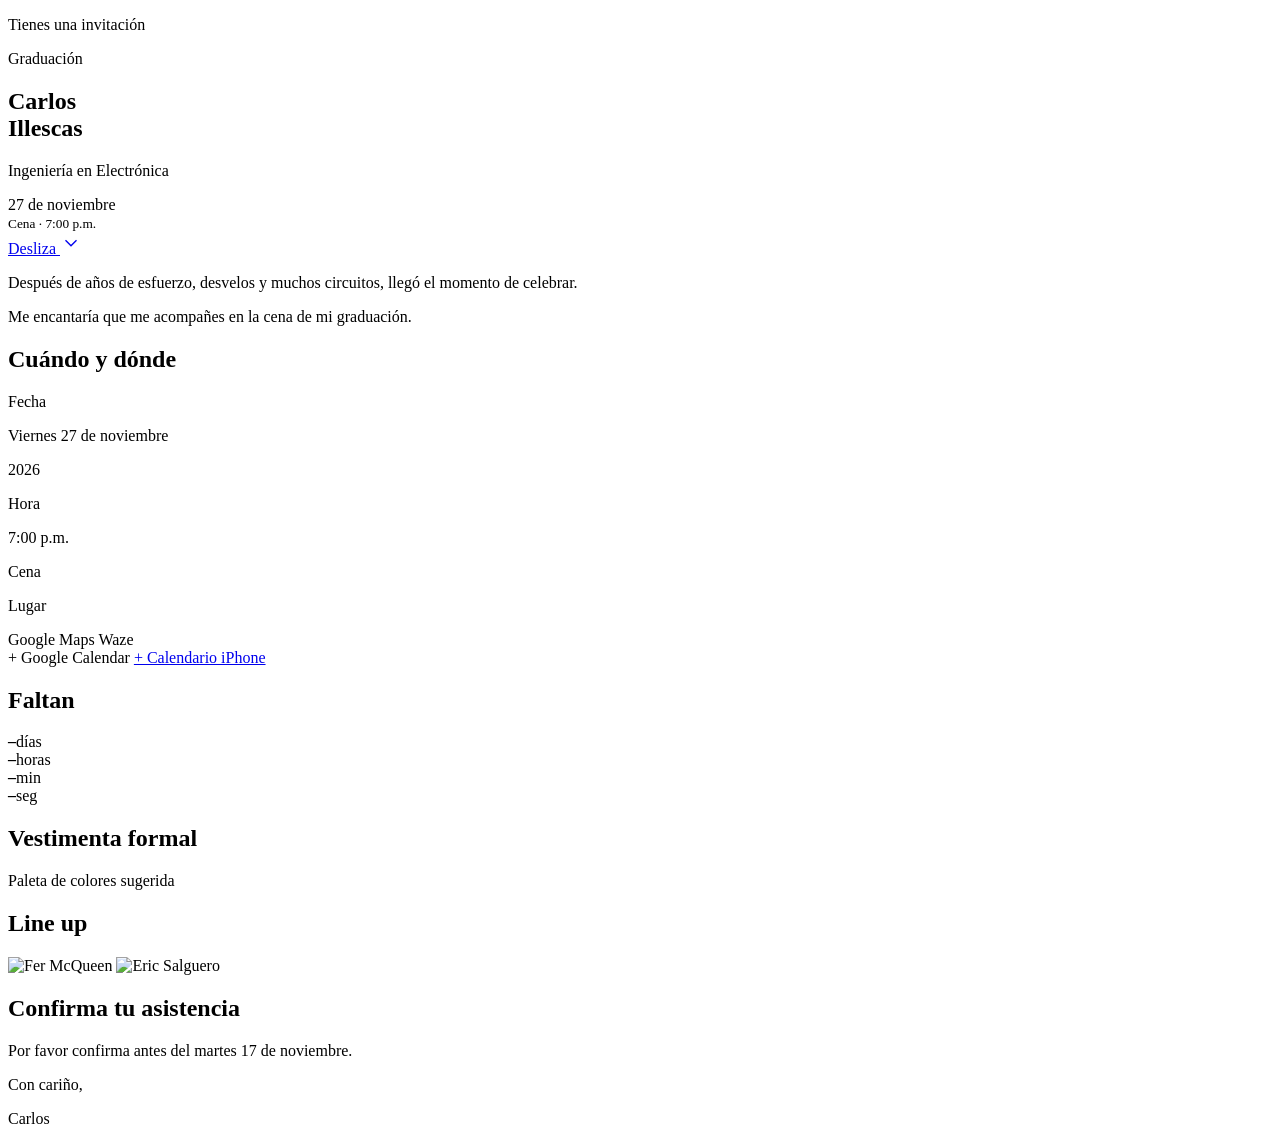
==== index.html @ b8471bd4 "Add files via upload" ====
<!doctype html>
<html lang="es">
<head>
<meta charset="utf-8">
<meta name="viewport" content="width=device-width, initial-scale=1, viewport-fit=cover">
<title>Graduación · Carlos Illescas</title>
<meta name="description" content="Cena de graduación · Viernes 27 de noviembre · 7:00 p.m. · Tertulianos, Quetzaltenango">
<meta name="theme-color" content="#0b0b0c">
<meta property="og:type" content="website">
<meta property="og:title" content="Graduación · Carlos Illescas">
<meta property="og:description" content="Cena de graduación · Viernes 27 de noviembre · 7:00 p.m. — Confirma tu asistencia aquí.">
<meta property="og:image" content="https://graduacion-carlos.vercel.app/og.jpg">
<meta property="og:image:width" content="1200">
<meta property="og:image:height" content="630">
<meta name="twitter:card" content="summary_large_image">
<link rel="icon" href="/favicon.png">
<link rel="stylesheet" href="/styles.css">
<script src="/config.js"></script>
</head>
<body class="cargando">

<div class="fondo" aria-hidden="true"></div>

<main>
  <!-- PORTADA -->
  <section class="portada">
    <div class="marco" aria-hidden="true"></div>
    <div class="portada-txt">
      <p class="saludo" id="saludo">Tienes una invitación</p>
      <p class="etiqueta">Graduación</p>
      <h1 class="nombre">Carlos<br>Illescas</h1>
      <p class="carrera">Ingeniería en Electrónica</p>
      <div class="fecha-linea">
        <span class="dia">27</span><span class="barra"></span>
        <span class="mes">de noviembre<br><small>Cena · 7:00 p.m.</small></span>
      </div>
    </div>
    <a class="bajar" href="#mensaje" aria-label="Ver más">
      <span>Desliza</span>
      <svg viewBox="0 0 24 24" width="22" height="22"><path d="M6 9l6 6 6-6" fill="none" stroke="currentColor" stroke-width="1.5"/></svg>
    </a>
  </section>

  <!-- MENSAJE -->
  <section class="bloque" id="mensaje">
    <p class="texto-grande">Después de años de esfuerzo, desvelos y muchos circuitos, llegó el momento de celebrar.</p>
    <p class="texto" id="msgTexto">Me encantaría que me acompañes en la cena de mi graduación.</p>
    <div class="regla"></div>
  </section>

  <!-- DETALLES -->
  <section class="bloque">
    <h2 class="titulo">Cuándo y dónde</h2>
    <div class="tarjetas">
      <div class="dato">
        <p class="dato-k">Fecha</p>
        <p class="dato-v">Viernes 27 de noviembre</p>
        <p class="dato-s">2026</p>
      </div>
      <div class="dato">
        <p class="dato-k">Hora</p>
        <p class="dato-v">7:00 p.m.</p>
        <p class="dato-s">Cena</p>
      </div>
      <div class="dato ancho">
        <p class="dato-k">Lugar</p>
        <p class="dato-v" id="lugarNombre"></p>
        <p class="dato-s" id="lugarDir"></p>
      </div>
    </div>
    <div class="botones">
      <a class="btn" id="btnMaps" target="_blank" rel="noopener">Google Maps</a>
      <a class="btn" id="btnWaze" target="_blank" rel="noopener">Waze</a>
    </div>
    <div class="botones">
      <a class="btn sutil" id="btnGcal" target="_blank" rel="noopener">+ Google Calendar</a>
      <a class="btn sutil" id="btnIcs" href="#">+ Calendario iPhone</a>
    </div>
  </section>

  <!-- CUENTA REGRESIVA -->
  <section class="bloque">
    <h2 class="titulo">Faltan</h2>
    <div class="cuenta" id="cuenta">
      <div><b id="cDias">–</b><span>días</span></div>
      <div><b id="cHoras">–</b><span>horas</span></div>
      <div><b id="cMin">–</b><span>min</span></div>
      <div><b id="cSeg">–</b><span>seg</span></div>
    </div>
  </section>

  <!-- VESTIMENTA -->
  <section class="bloque">
    <h2 class="titulo">Vestimenta formal</h2>
    <p class="texto cursiva">Paleta de colores sugerida</p>
    <div class="paleta" aria-label="Negro, carbón, gris, plata y dorado">
      <span style="background:#0a0a0c"></span>
      <span style="background:#2b2c30"></span>
      <span style="background:#6d6f75"></span>
      <span style="background:linear-gradient(135deg,#f2f3f5,#a9adb3 50%,#e3e5e8)"></span>
      <span style="background:linear-gradient(135deg,#f3e3a8,#b8913f 50%,#e9cf7c)"></span>
    </div>
  </section>

  <!-- LINE UP (solo versión amigos) -->
  <section class="bloque solo-amigos">
    <h2 class="titulo">Line up</h2>
    <div class="djs">
      <img src="/assets/logo_fer.png" alt="Fer McQueen">
      <span class="sep"></span>
      <img src="/assets/logo_eric.png" alt="Eric Salguero">
    </div>
  </section>

  <!-- CONFIRMACIÓN -->
  <section class="bloque rsvp" id="confirmar">
    <h2 class="titulo">Confirma tu asistencia</h2>
    <p class="texto" id="limiteTxt">Por favor confirma antes del martes 17 de noviembre.</p>

    <!-- Sin código válido -->
    <div class="panel" id="pSinCodigo" hidden>
      <p class="texto">Para confirmar, abre el link personal que te enviamos por WhatsApp.</p>
    </div>

    <!-- Cerrado -->
    <div class="panel" id="pCerrado" hidden>
      <p class="texto">La fecha para confirmar ya pasó. Si necesitas cambiar algo, escríbele a Carlos directamente.</p>
    </div>

    <!-- Error de conexión -->
    <div class="panel" id="pError" hidden>
      <p class="texto">No pudimos cargar tu invitación. Revisa tu conexión e intenta de nuevo.</p>
      <button class="btn" type="button" id="btnReintentar">Reintentar</button>
    </div>

    <!-- Formulario -->
    <form class="panel" id="form" hidden novalidate>
      <p class="lugares" id="lugaresTxt"></p>

      <div class="opciones" role="radiogroup" aria-label="¿Asistirás?">
        <label class="opcion"><input type="radio" name="asiste" value="si"><span>Sí, ahí estaré</span></label>
        <label class="opcion"><input type="radio" name="asiste" value="no"><span>No podré asistir</span></label>
      </div>

      <div id="bloqueSi" hidden>
        <div class="campo" id="campoPersonas">
          <label class="campo-k">¿Cuántas personas asistirán? <small>(contándote)</small></label>
          <div class="contador">
            <button type="button" id="menos" aria-label="Menos">−</button>
            <output id="personas">1</output>
            <button type="button" id="mas" aria-label="Más">+</button>
          </div>
        </div>
        <div class="campo" id="campoAcomp" hidden>
          <label class="campo-k" for="acompanantes">Nombre de tus acompañantes</label>
          <input type="text" id="acompanantes" maxlength="200" placeholder="Ej. Ana López">
        </div>
      </div>

      <div class="campo">
        <label class="campo-k" for="comentario">Mensaje o alergias <small>(opcional)</small></label>
        <textarea id="comentario" rows="3" maxlength="500" placeholder="Escribe aquí…"></textarea>
      </div>

      <p class="aviso" id="aviso" role="alert"></p>
      <button class="btn principal" type="submit" id="btnEnviar">Enviar confirmación</button>
    </form>

    <!-- Gracias -->
    <div class="panel" id="pGracias" hidden>
      <p class="gracias-t" id="graciasT"></p>
      <p class="texto" id="graciasS"></p>
      <button class="btn sutil" type="button" id="btnCambiar">Cambiar mi respuesta</button>
    </div>
  </section>

  <footer class="pie">
    <p class="cursiva">Con cariño,</p>
    <p class="firma">Carlos</p>
    <p class="demo" id="demoTag" hidden>Modo demo · las respuestas no se guardan</p>
  </footer>
</main>

<script src="/app.js"></script>
</body>
</html>
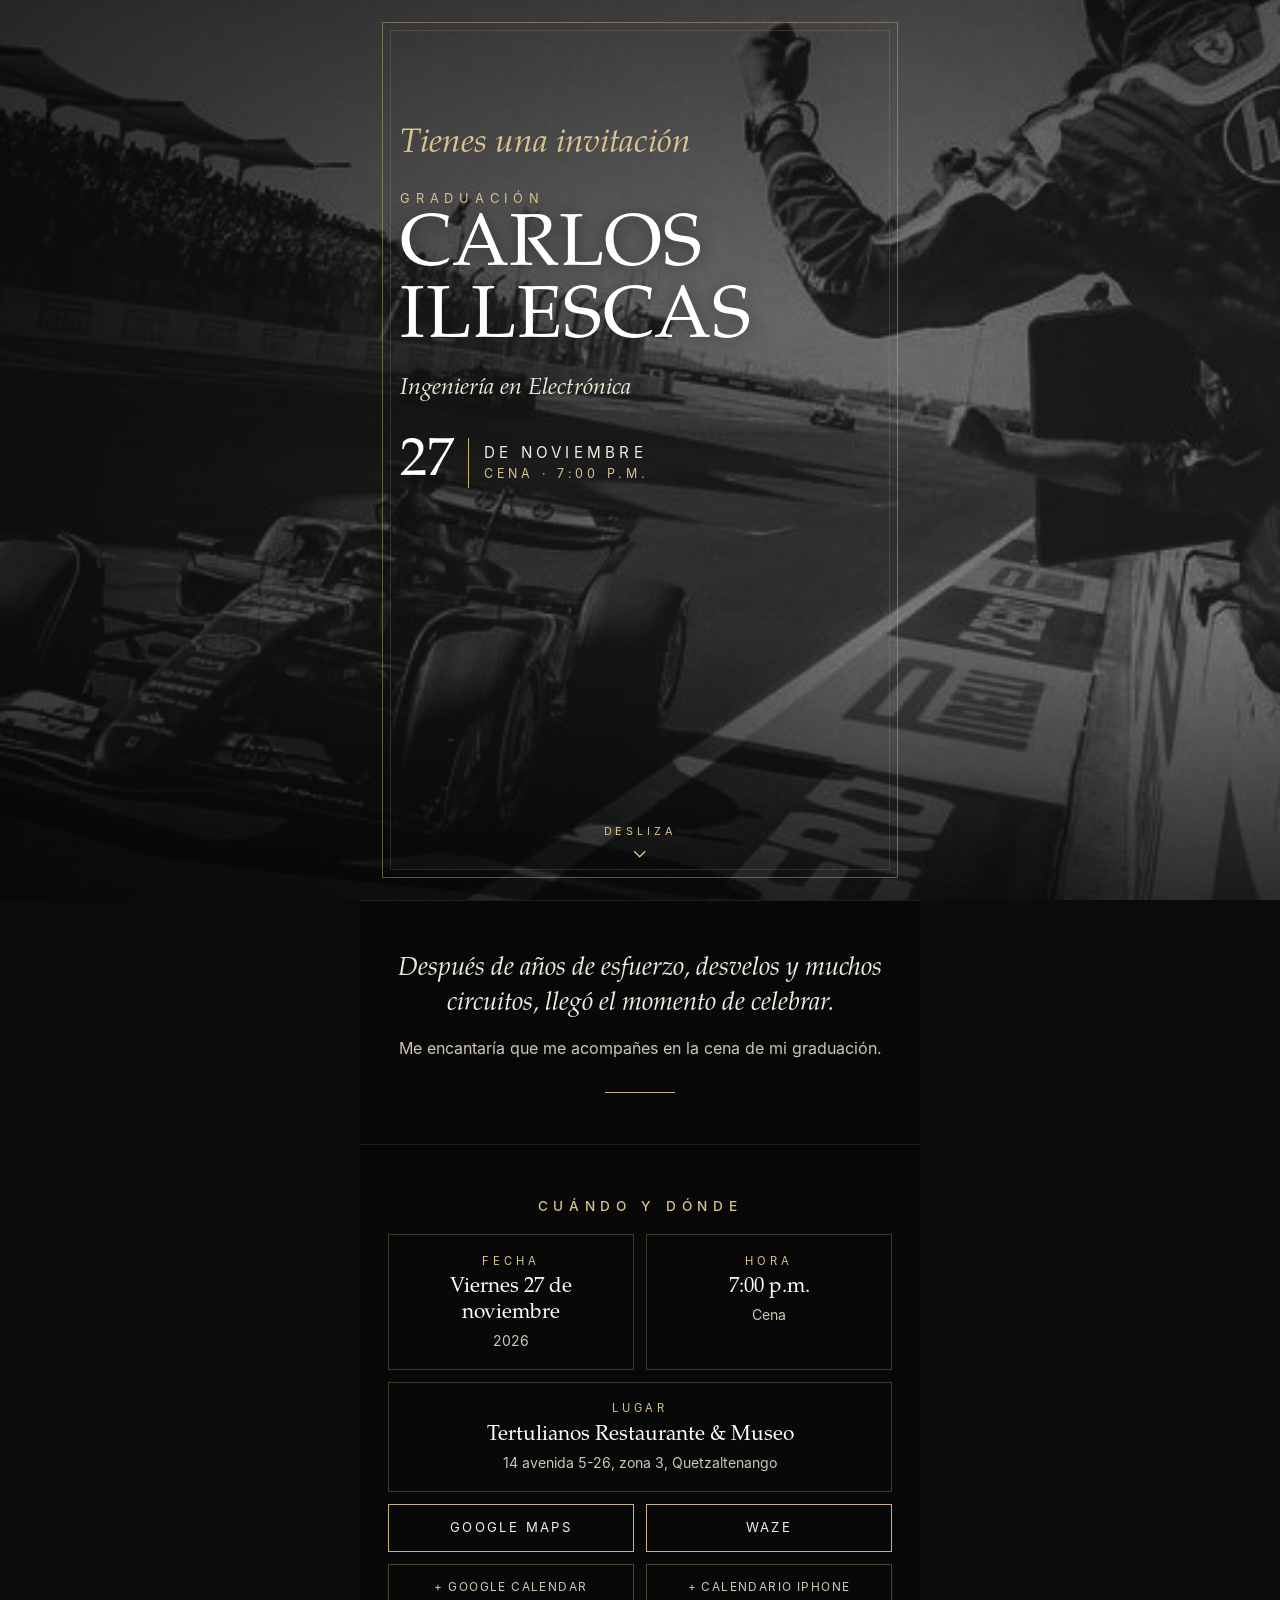
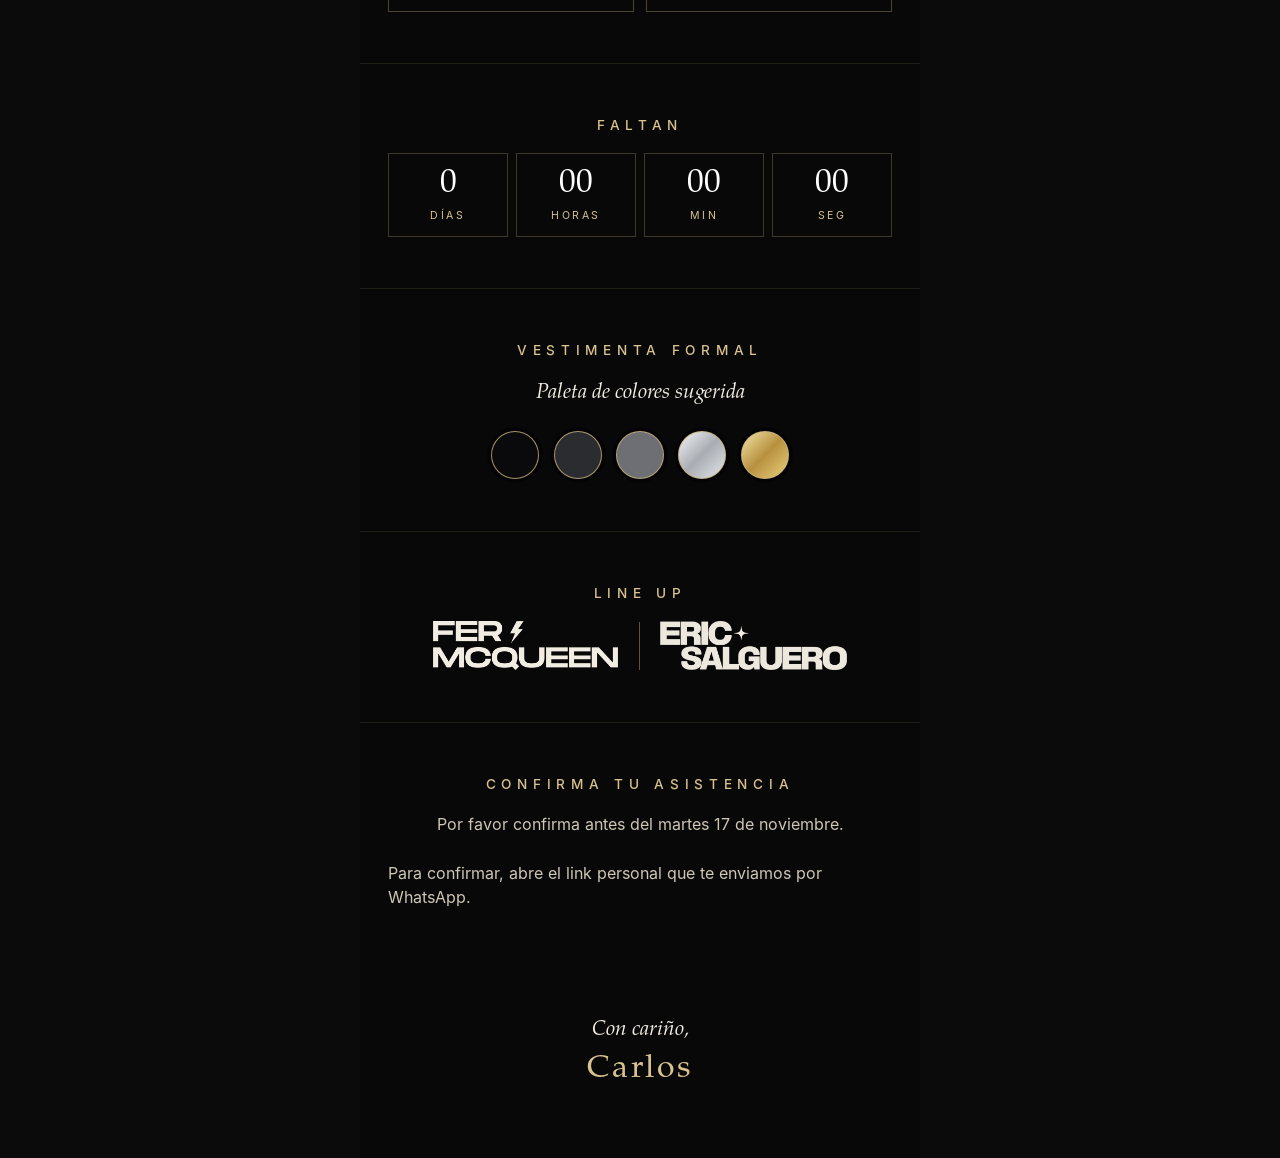
==== commit 72a70e75: "Add files via upload" ====
--- a/index.html
+++ b/index.html
@@ -106,9 +106,9 @@
   <section class="bloque solo-amigos">
     <h2 class="titulo">Line up</h2>
     <div class="djs">
-      <img src="/assets/logo_fer.png" alt="Fer McQueen">
+      <img src="/logo_fer.png" alt="Fer McQueen">
       <span class="sep"></span>
-      <img src="/assets/logo_eric.png" alt="Eric Salguero">
+      <img src="/logo_eric.png" alt="Eric Salguero">
     </div>
   </section>
 
--- a/styles.css
+++ b/styles.css
@@ -0,0 +1,124 @@
+@font-face{font-family:"Pagella";src:url(/pagella-regular.woff) format("woff");font-weight:400;font-style:normal;font-display:swap}
+@font-face{font-family:"Pagella";src:url(/pagella-italic.woff) format("woff");font-weight:400;font-style:italic;font-display:swap}
+@font-face{font-family:"InterW";src:url(/inter-light.woff) format("woff");font-weight:300;font-display:swap}
+@font-face{font-family:"InterW";src:url(/inter-regular.woff) format("woff");font-weight:400;font-display:swap}
+@font-face{font-family:"InterW";src:url(/inter-medium.woff) format("woff");font-weight:500;font-display:swap}
+
+:root{
+  --negro:#0b0b0c;
+  --oro:#c9b37e;
+  --oro-claro:#d8c38f;
+  --texto:#f2ede3;
+  --texto-2:#cfc7b6;
+  --linea:rgba(201,179,126,.45);
+  --serif:"Pagella","Palatino Linotype",Palatino,"Book Antiqua",Georgia,serif;
+  --sans:"InterW",-apple-system,"Segoe UI",Roboto,Helvetica,Arial,sans-serif;
+}
+html{font-size:16px;-webkit-text-size-adjust:100%}
+html.papas{font-size:19px}
+*{box-sizing:border-box;margin:0;padding:0}
+body{background:var(--negro);color:var(--texto);font-family:var(--sans);line-height:1.5;overflow-x:hidden}
+img{display:block;max-width:100%}
+[hidden]{display:none!important}
+
+.fondo{position:fixed;inset:0;z-index:-1;background:#000 url(/fondo.jpg) center 70%/cover no-repeat}
+.fondo::after{content:"";position:absolute;inset:0;background:
+  linear-gradient(90deg,rgba(0,0,0,.55),rgba(0,0,0,.15) 70%),
+  linear-gradient(180deg,rgba(0,0,0,.35),rgba(0,0,0,0) 35%,rgba(0,0,0,0) 70%,rgba(0,0,0,.6))}
+
+main{max-width:560px;margin:0 auto;position:relative}
+
+/* ---------- PORTADA ---------- */
+.portada{min-height:100vh;min-height:100svh;position:relative;display:flex;flex-direction:column;justify-content:flex-start;padding:max(14vh,96px) 1.75rem 6rem}
+.marco{position:absolute;inset:14px;border:1px solid var(--linea);pointer-events:none}
+.marco::after{content:"";position:absolute;inset:7px;border:1px solid rgba(201,179,126,.18)}
+.saludo{font-family:var(--serif);font-style:italic;color:var(--oro-claro);font-size:2.1rem;line-height:1.1}
+.etiqueta{margin-top:1.6rem;font-size:.8rem;letter-spacing:.45em;text-transform:uppercase;color:var(--oro-claro)}
+.nombre{margin-top:.35rem;font-family:var(--serif);font-weight:400;font-size:clamp(3.2rem,15vw,4.6rem);line-height:.98;text-transform:uppercase;letter-spacing:.01em;color:#fff;text-shadow:0 2px 18px rgba(0,0,0,.45)}
+.carrera{margin-top:.9rem;font-family:var(--serif);font-style:italic;font-size:1.45rem;color:#efe8d8}
+.fecha-linea{margin-top:1.8rem;display:flex;align-items:center;gap:.9rem}
+.fecha-linea .dia{font-family:var(--serif);font-size:3.4rem;line-height:1;color:#fff}
+.fecha-linea .barra{width:1px;height:3.1rem;background:var(--oro)}
+.fecha-linea .mes{font-size:.95rem;letter-spacing:.28em;text-transform:uppercase;line-height:1.5}
+.fecha-linea small{display:block;font-size:.78rem;letter-spacing:.3em;color:var(--oro-claro)}
+.bajar{position:absolute;left:50%;bottom:2.2rem;transform:translateX(-50%);display:flex;flex-direction:column;align-items:center;gap:.2rem;color:var(--oro-claro);text-decoration:none;font-size:.68rem;letter-spacing:.35em;text-transform:uppercase;animation:flota 2.4s ease-in-out infinite}
+@keyframes flota{50%{transform:translate(-50%,6px)}}
+
+/* ---------- BLOQUES ---------- */
+.bloque{background:rgba(9,9,10,.86);-webkit-backdrop-filter:blur(6px);backdrop-filter:blur(6px);padding:3.2rem 1.75rem;text-align:center;border-top:1px solid rgba(201,179,126,.12)}
+.titulo{font-family:var(--sans);font-weight:500;font-size:.85rem;letter-spacing:.42em;text-transform:uppercase;color:var(--oro-claro);margin-bottom:1.1rem}
+.texto-grande{font-family:var(--serif);font-style:italic;font-size:1.6rem;line-height:1.35;color:var(--texto)}
+.texto{font-size:1rem;color:var(--texto-2);margin-top:.9rem}
+.cursiva{font-family:var(--serif);font-style:italic;font-size:1.3rem;color:var(--texto)}
+.regla{width:70px;height:1px;background:var(--oro);margin:2rem auto 0}
+
+.tarjetas{display:grid;grid-template-columns:1fr 1fr;gap:.75rem;margin-top:.4rem}
+.dato{border:1px solid rgba(201,179,126,.28);padding:1.1rem .8rem}
+.dato.ancho{grid-column:1/-1}
+.dato-k{font-size:.7rem;letter-spacing:.35em;text-transform:uppercase;color:var(--oro-claro)}
+.dato-v{font-family:var(--serif);font-size:1.3rem;line-height:1.25;margin-top:.35rem;color:#fff}
+.dato-s{font-size:.88rem;color:var(--texto-2);margin-top:.2rem}
+
+.botones{display:flex;gap:.75rem;margin-top:.75rem}
+.btn{flex:1;display:inline-flex;align-items:center;justify-content:center;min-height:48px;padding:.7rem 1rem;border:1px solid var(--oro);color:var(--texto);background:transparent;font-family:var(--sans);font-size:.82rem;letter-spacing:.18em;text-transform:uppercase;text-decoration:none;cursor:pointer;transition:background .2s,color .2s}
+.btn:hover,.btn:focus-visible{background:rgba(201,179,126,.14)}
+.btn.sutil{border-color:rgba(201,179,126,.35);color:var(--texto-2);font-size:.74rem;letter-spacing:.12em}
+.btn.principal{width:100%;margin-top:1.4rem;background:var(--oro);color:#111;font-weight:500;border-color:var(--oro)}
+.btn.principal:hover{background:var(--oro-claro)}
+.btn:disabled{opacity:.6;cursor:wait}
+
+.cuenta{display:grid;grid-template-columns:repeat(4,1fr);gap:.5rem}
+.cuenta div{border:1px solid rgba(201,179,126,.28);padding:.9rem 0 .7rem}
+.cuenta b{display:block;font-family:var(--serif);font-weight:400;font-size:2.1rem;line-height:1;color:#fff}
+.cuenta span{display:block;margin-top:.4rem;font-size:.66rem;letter-spacing:.25em;text-transform:uppercase;color:var(--oro-claro)}
+
+.paleta{display:flex;justify-content:center;gap:.9rem;margin-top:1.4rem}
+.paleta span{width:3rem;height:3rem;border-radius:50%;border:1.5px solid rgba(201,179,126,.8);box-shadow:0 0 0 4px rgba(0,0,0,.4)}
+
+.djs{display:flex;align-items:center;justify-content:center;gap:1.3rem;margin-top:.6rem}
+.djs img{height:3.1rem;width:auto;max-width:42%}
+.djs .sep{width:1px;height:3rem;background:var(--linea)}
+
+/* ---------- RSVP ---------- */
+.rsvp{padding-bottom:3.6rem}
+.panel{margin-top:1.6rem;text-align:left}
+.lugares{font-family:var(--serif);font-size:1.25rem;text-align:center;color:#fff;margin-bottom:1.3rem}
+.lugares b{color:var(--oro-claro);font-weight:400}
+.opciones{display:grid;gap:.7rem}
+.opcion{position:relative;display:block;cursor:pointer}
+.opcion input{position:absolute;opacity:0;pointer-events:none}
+.opcion span{display:flex;align-items:center;gap:.8rem;min-height:56px;padding:.8rem 1rem;border:1px solid rgba(201,179,126,.35);font-size:1.02rem;transition:border-color .2s,background .2s}
+.opcion span::before{content:"";flex:none;width:1.15rem;height:1.15rem;border-radius:50%;border:1.5px solid var(--oro)}
+.opcion input:checked+span{border-color:var(--oro);background:rgba(201,179,126,.12)}
+.opcion input:checked+span::before{background:radial-gradient(circle,var(--oro) 45%,transparent 50%)}
+.opcion input:focus-visible+span{outline:2px solid var(--oro-claro);outline-offset:2px}
+.campo{margin-top:1.3rem}
+.campo-k{display:block;font-size:.78rem;letter-spacing:.2em;text-transform:uppercase;color:var(--oro-claro);margin-bottom:.55rem}
+.campo-k small{letter-spacing:.05em;text-transform:none;color:var(--texto-2);font-size:.85rem}
+.campo input,.campo textarea{width:100%;background:rgba(255,255,255,.04);border:1px solid rgba(201,179,126,.35);color:var(--texto);font:inherit;font-size:16px;padding:.8rem .9rem;border-radius:0;-webkit-appearance:none}
+.campo input:focus,.campo textarea:focus{outline:none;border-color:var(--oro)}
+.contador{display:flex;align-items:center;gap:0;border:1px solid rgba(201,179,126,.35);width:max-content}
+.contador button{width:56px;height:52px;background:transparent;border:0;color:var(--oro-claro);font-size:1.6rem;cursor:pointer}
+.contador button:disabled{opacity:.25;cursor:default}
+.contador output{min-width:56px;text-align:center;font-family:var(--serif);font-size:1.6rem;color:#fff}
+.aviso{min-height:1.2rem;margin-top:1rem;color:#e7a39b;font-size:.92rem;text-align:center}
+.gracias-t{font-family:var(--serif);font-style:italic;font-size:1.9rem;text-align:center;color:var(--oro-claro)}
+#pGracias .texto{text-align:center}
+#pGracias .btn{width:100%;margin-top:1.6rem}
+
+.pie{padding:3rem 1rem 4rem;text-align:center;background:rgba(9,9,10,.92)}
+.firma{font-family:var(--serif);font-size:2rem;letter-spacing:.08em;color:var(--oro-claro)}
+.demo{margin-top:1.4rem;font-size:.75rem;letter-spacing:.15em;text-transform:uppercase;color:#8a8478}
+
+/* versión papás: sin line up */
+html.papas .solo-amigos{display:none}
+
+/* entrada suave */
+body.cargando .portada-txt{opacity:0;transform:translateY(10px)}
+.portada-txt{transition:opacity .9s ease,transform .9s ease}
+
+@media (min-width:600px){
+  .marco{inset:22px}
+  .portada{padding-left:2.5rem;padding-right:2.5rem}
+}
+@media (prefers-reduced-motion:reduce){.bajar{animation:none}.portada-txt{transition:none}}
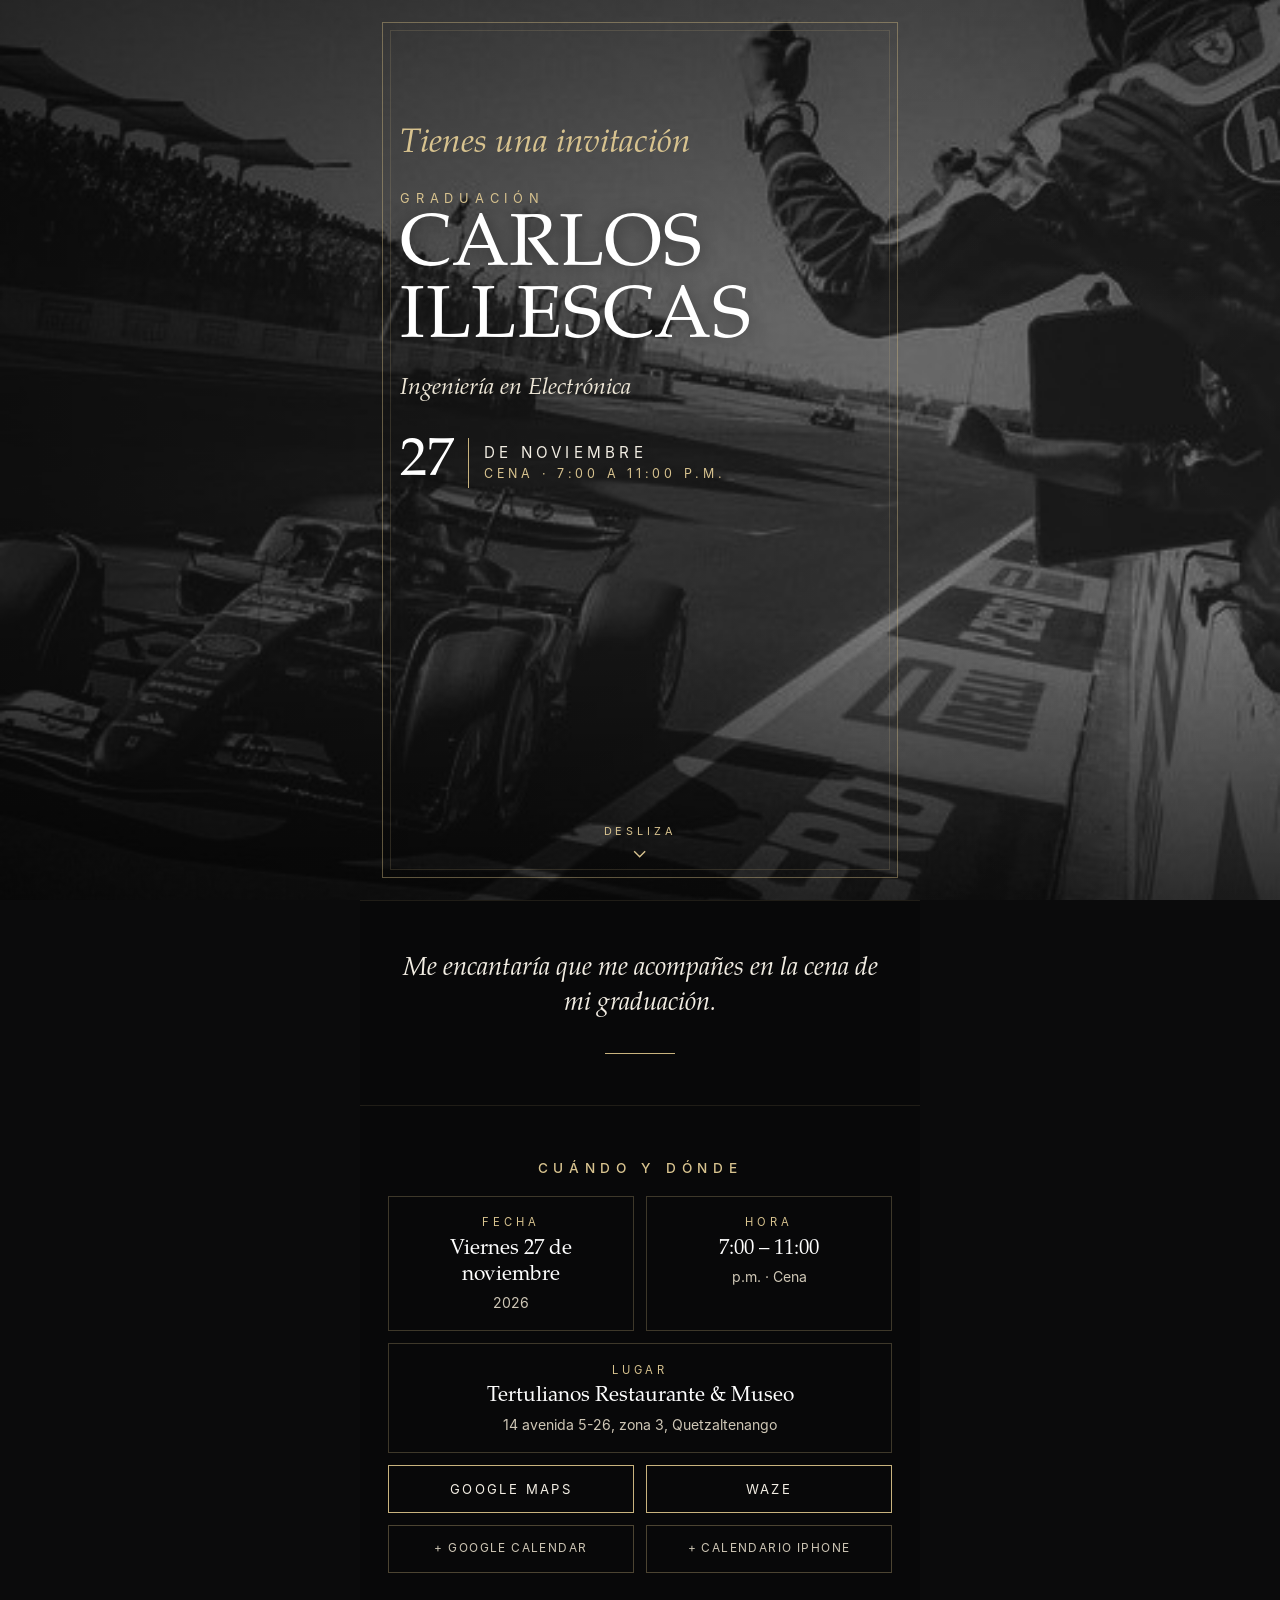
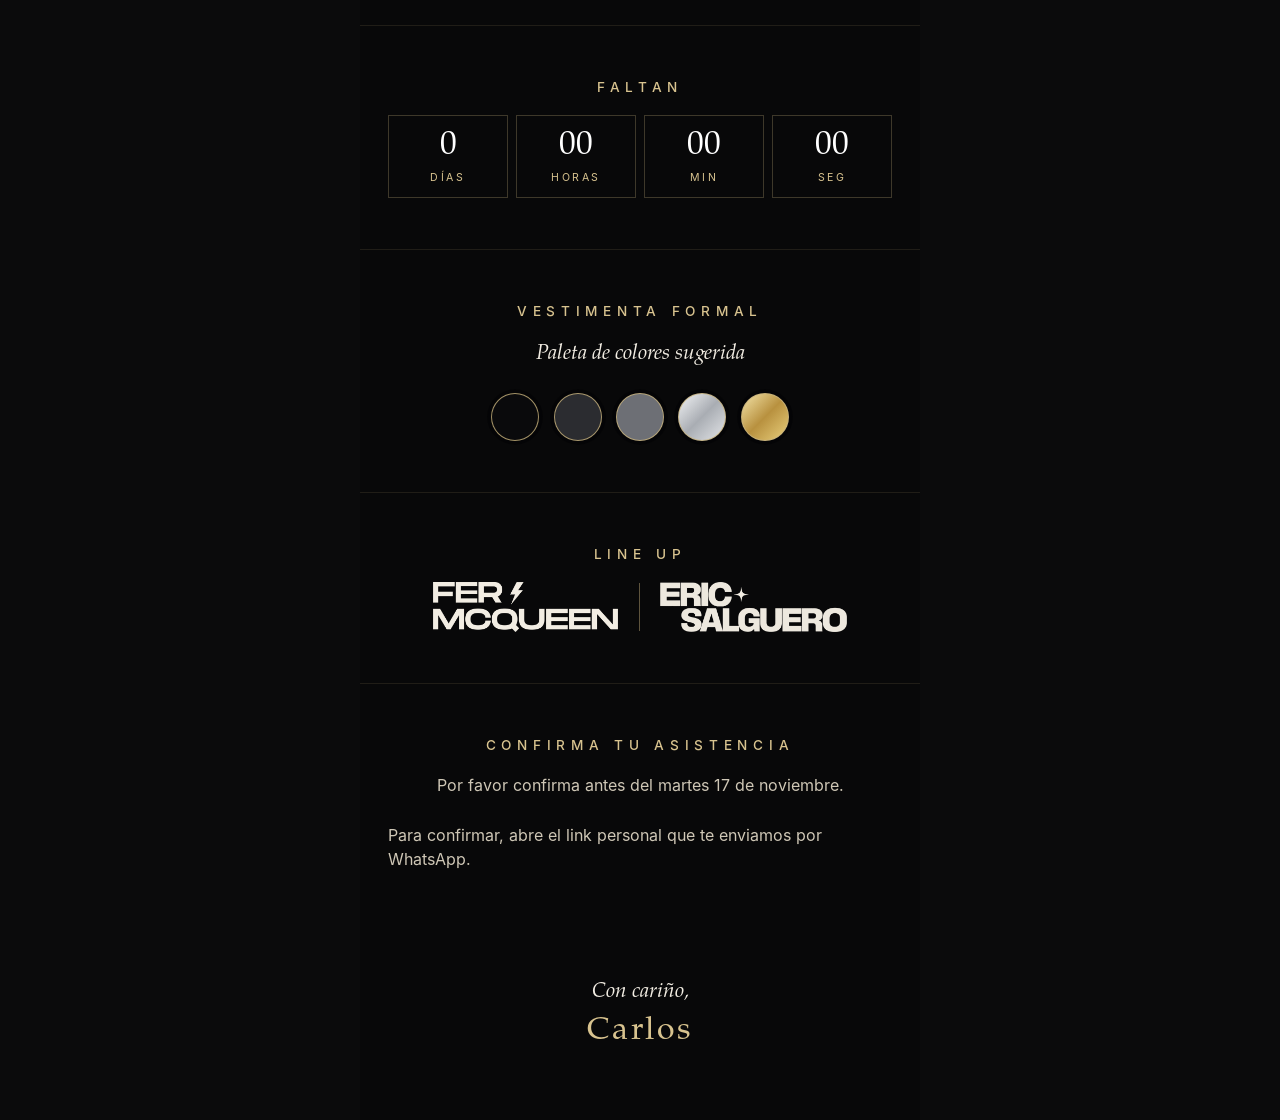
==== commit 0bdea7db: "Rename index_1.html to index.html" ====
--- a/index.html
+++ b/index.html
@@ -4,11 +4,11 @@
 <meta charset="utf-8">
 <meta name="viewport" content="width=device-width, initial-scale=1, viewport-fit=cover">
 <title>Graduación · Carlos Illescas</title>
-<meta name="description" content="Cena de graduación · Viernes 27 de noviembre · 7:00 p.m. · Tertulianos, Quetzaltenango">
+<meta name="description" content="Cena de graduación · Viernes 27 de noviembre · 7:00 a 11:00 p.m. · Tertulianos, Quetzaltenango">
 <meta name="theme-color" content="#0b0b0c">
 <meta property="og:type" content="website">
 <meta property="og:title" content="Graduación · Carlos Illescas">
-<meta property="og:description" content="Cena de graduación · Viernes 27 de noviembre · 7:00 p.m. — Confirma tu asistencia aquí.">
+<meta property="og:description" content="Cena de graduación · Viernes 27 de noviembre · 7:00 a 11:00 p.m. — Confirma tu asistencia aquí.">
 <meta property="og:image" content="https://graduacion-carlos.vercel.app/og.jpg">
 <meta property="og:image:width" content="1200">
 <meta property="og:image:height" content="630">
@@ -32,7 +32,7 @@
       <p class="carrera">Ingeniería en Electrónica</p>
       <div class="fecha-linea">
         <span class="dia">27</span><span class="barra"></span>
-        <span class="mes">de noviembre<br><small>Cena · 7:00 p.m.</small></span>
+        <span class="mes">de noviembre<br><small>Cena · 7:00 a 11:00 p.m.</small></span>
       </div>
     </div>
     <a class="bajar" href="#mensaje" aria-label="Ver más">
@@ -43,8 +43,7 @@
 
   <!-- MENSAJE -->
   <section class="bloque" id="mensaje">
-    <p class="texto-grande">Después de años de esfuerzo, desvelos y muchos circuitos, llegó el momento de celebrar.</p>
-    <p class="texto" id="msgTexto">Me encantaría que me acompañes en la cena de mi graduación.</p>
+    <p class="texto-grande" id="msgTexto">Me encantaría que me acompañes en la cena de mi graduación.</p>
     <div class="regla"></div>
   </section>
 
@@ -59,8 +58,8 @@
       </div>
       <div class="dato">
         <p class="dato-k">Hora</p>
-        <p class="dato-v">7:00 p.m.</p>
-        <p class="dato-s">Cena</p>
+        <p class="dato-v">7:00 – 11:00</p>
+        <p class="dato-s">p.m. · Cena</p>
       </div>
       <div class="dato ancho">
         <p class="dato-k">Lugar</p>
@@ -158,7 +157,7 @@
       </div>
 
       <div class="campo">
-        <label class="campo-k" for="comentario">Mensaje o alergias <small>(opcional)</small></label>
+        <label class="campo-k" for="comentario">Mensaje <small>(opcional)</small></label>
         <textarea id="comentario" rows="3" maxlength="500" placeholder="Escribe aquí…"></textarea>
       </div>
 
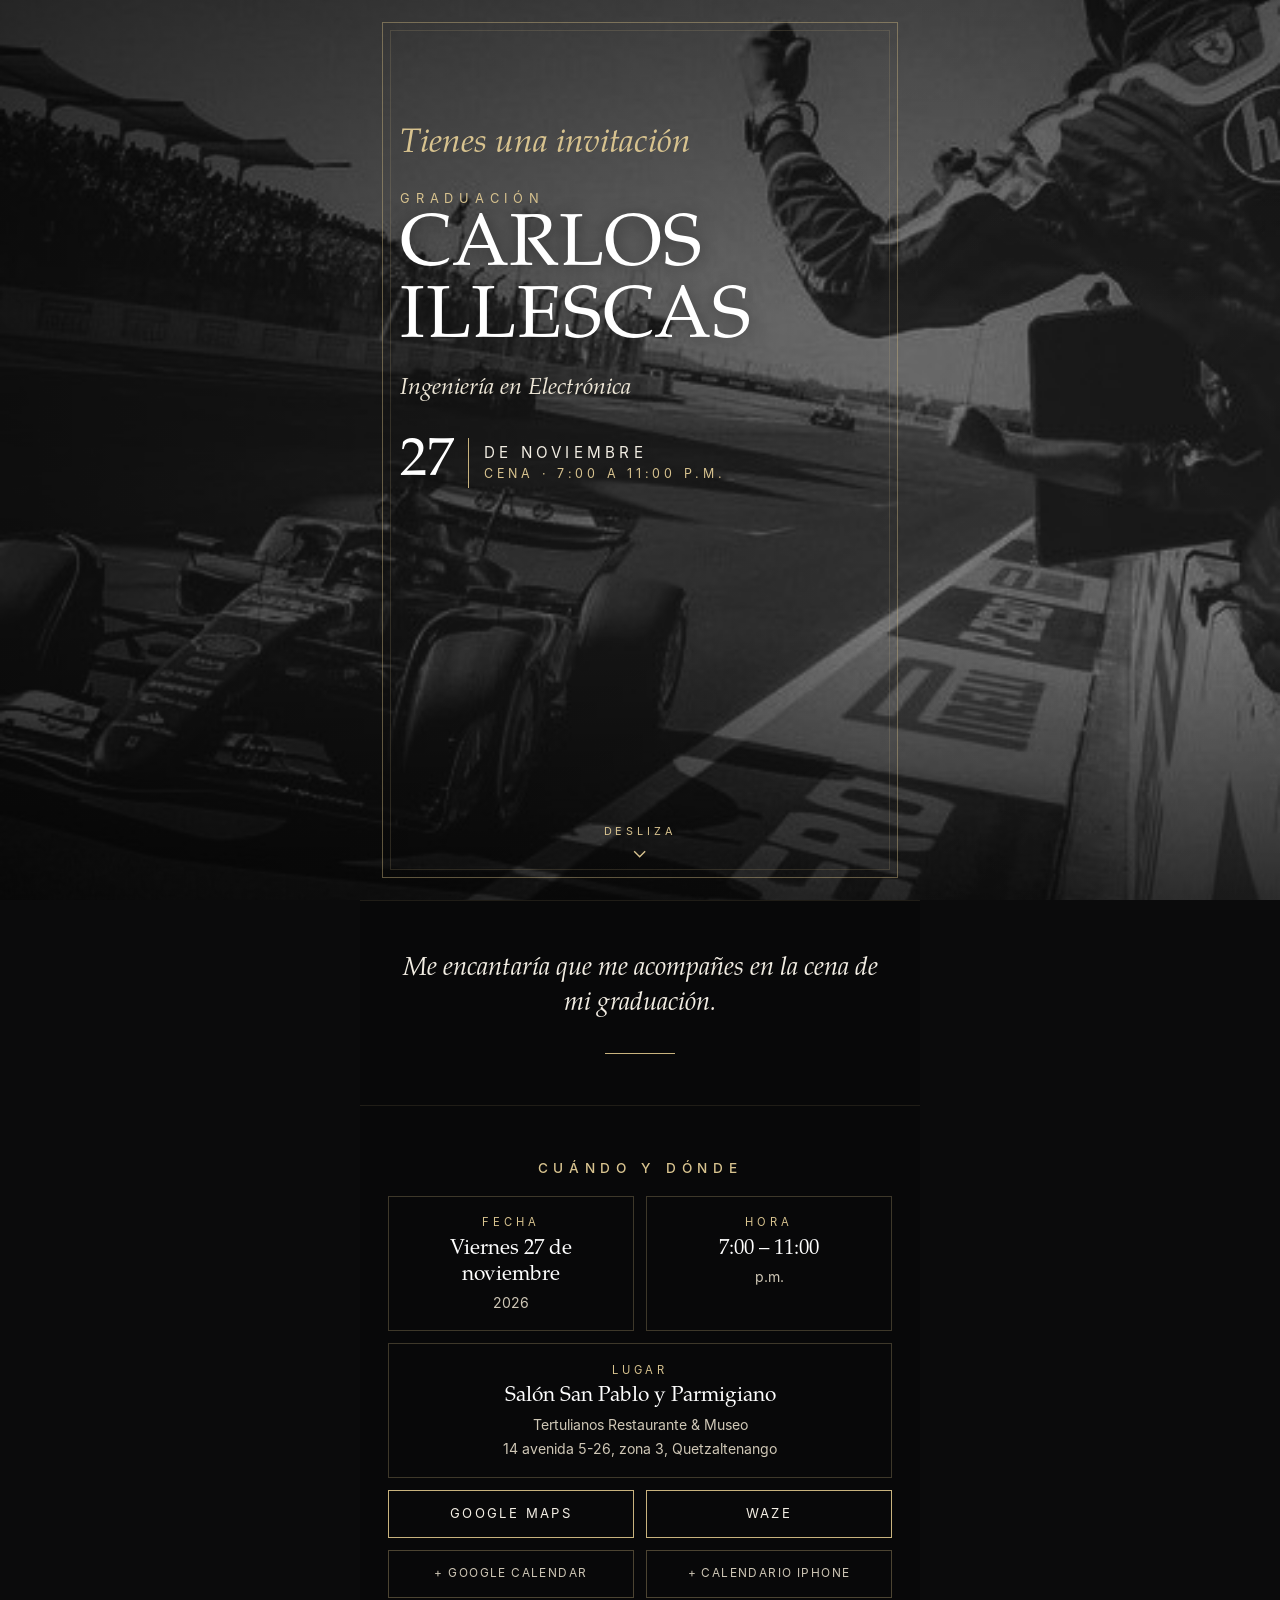
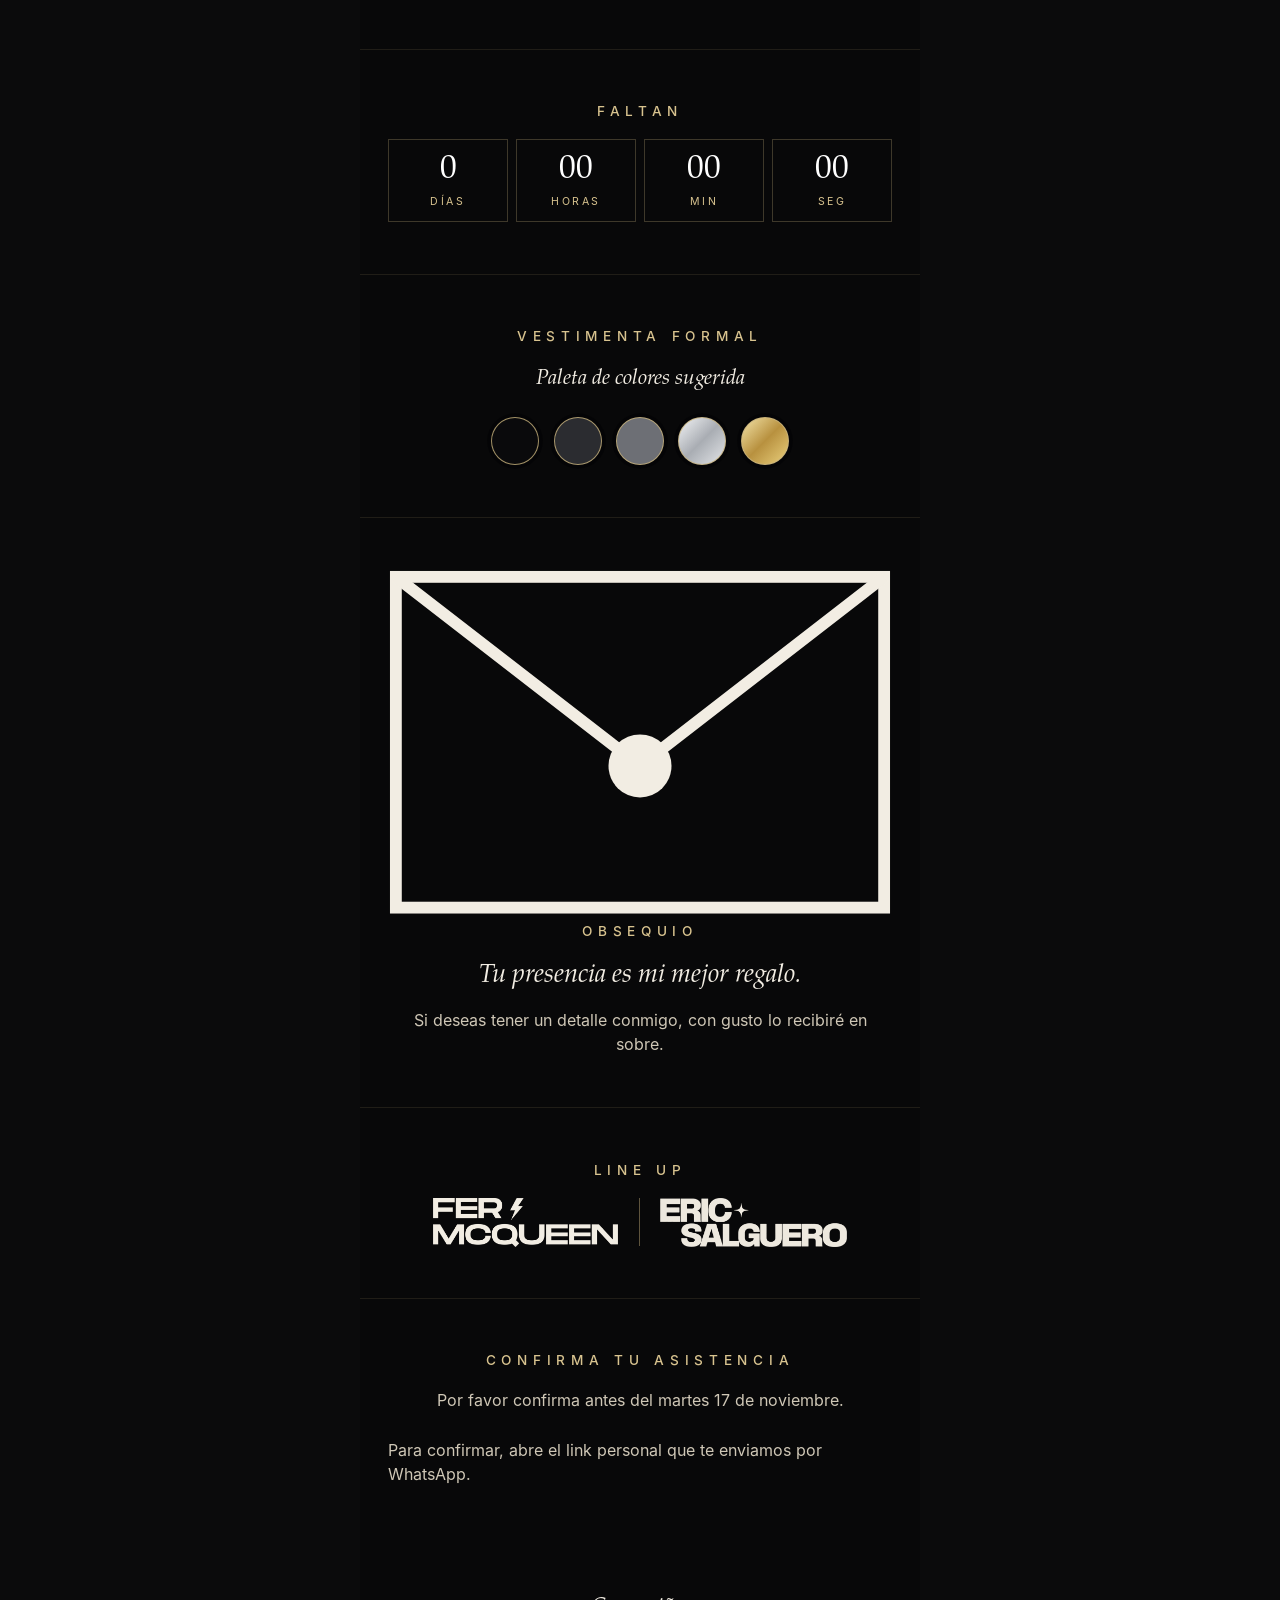
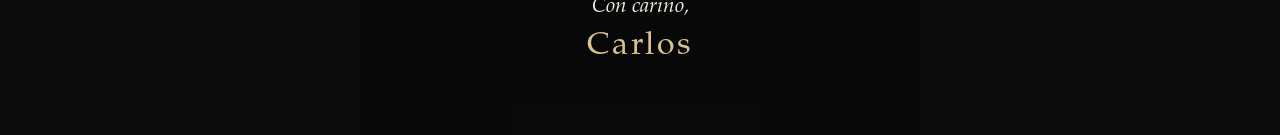
==== commit bd4775f8: "Rename index_2.html to index.html" ====
--- a/index.html
+++ b/index.html
@@ -58,12 +58,13 @@
       </div>
       <div class="dato">
         <p class="dato-k">Hora</p>
-        <p class="dato-v">7:00 – 11:00</p>
-        <p class="dato-s">p.m. · Cena</p>
+        <p class="dato-v nw">7:00 – 11:00</p>
+        <p class="dato-s">p.m.</p>
       </div>
       <div class="dato ancho">
         <p class="dato-k">Lugar</p>
-        <p class="dato-v" id="lugarNombre"></p>
+        <p class="dato-v">Salón San Pablo y Parmigiano</p>
+        <p class="dato-s lugar-rest" id="lugarNombre"></p>
         <p class="dato-s" id="lugarDir"></p>
       </div>
     </div>
@@ -99,6 +100,14 @@
       <span style="background:linear-gradient(135deg,#f2f3f5,#a9adb3 50%,#e3e5e8)"></span>
       <span style="background:linear-gradient(135deg,#f3e3a8,#b8913f 50%,#e9cf7c)"></span>
     </div>
+  </section>
+
+  <!-- OBSEQUIO (solo versión papás) -->
+  <section class="bloque solo-papas">
+    <svg class="sobre" viewBox="0 0 64 44" aria-hidden="true"><rect x="1" y="1" width="62" height="42" fill="none" stroke="currentColor" stroke-width="1.5"/><path d="M1 1l31 24L63 1" fill="none" stroke="currentColor" stroke-width="1.5"/><circle cx="32" cy="25" r="4" fill="currentColor"/></svg>
+    <h2 class="titulo">Obsequio</h2>
+    <p class="texto-grande" id="regaloTxt">Tu presencia es mi mejor regalo.</p>
+    <p class="texto" id="regaloTxt2">Si deseas tener un detalle conmigo, con gusto lo recibiré en sobre.</p>
   </section>
 
   <!-- LINE UP (solo versión amigos) -->
@@ -180,6 +189,239 @@
   </footer>
 </main>
 
-<script src="/app.js"></script>
+<script>
+(function () {
+  "use strict";
+  var C = window.INVITACION || {};
+  var DEMO = !C.API_URL;
+  var $ = function (id) { return document.getElementById(id); };
+
+  // ---------- Código del invitado (de /abcd o ?i=abcd) ----------
+  var codigo = (location.pathname.replace(/^\/+|\/+$/g, "") || new URLSearchParams(location.search).get("i") || "").toLowerCase();
+  if (codigo === "index" || codigo === "index.html") codigo = "";
+
+  var invitado = null;
+  var personas = 1;
+
+  // ---------- Datos fijos ----------
+  $("lugarNombre").textContent = C.LUGAR_NOMBRE;
+  $("lugarDir").textContent = C.LUGAR_DIRECCION;
+  var q = encodeURIComponent(C.LUGAR_BUSQUEDA);
+  $("btnMaps").href = "https://www.google.com/maps/search/?api=1&query=" + q;
+  $("btnWaze").href = "https://waze.com/ul?q=" + q + "&navigate=yes";
+
+  var inicio = new Date(C.FECHA_EVENTO);
+  var fin = new Date(inicio.getTime() + 4 * 3600 * 1000);
+  var limite = new Date(C.FECHA_LIMITE);
+  function utc(d) { return d.toISOString().replace(/[-:]/g, "").replace(/\.\d{3}/, ""); }
+  var titulo = "Graduación de Carlos Illescas";
+  var detalle = "Cena de graduación · Ingeniería en Electrónica · Vestimenta formal";
+  $("btnGcal").href = "https://calendar.google.com/calendar/render?action=TEMPLATE" +
+    "&text=" + encodeURIComponent(titulo) +
+    "&dates=" + utc(inicio) + "/" + utc(fin) +
+    "&details=" + encodeURIComponent(detalle) +
+    "&location=" + q;
+  $("btnIcs").addEventListener("click", function (e) {
+    e.preventDefault();
+    var ics = [
+      "BEGIN:VCALENDAR", "VERSION:2.0", "PRODID:-//graduacion//ES", "BEGIN:VEVENT",
+      "UID:graduacion-carlos-illescas-2026", "DTSTAMP:" + utc(new Date()),
+      "DTSTART:" + utc(inicio), "DTEND:" + utc(fin),
+      "SUMMARY:" + titulo, "DESCRIPTION:" + detalle,
+      "LOCATION:" + C.LUGAR_BUSQUEDA.replace(/,/g, "\\,"),
+      "BEGIN:VALARM", "TRIGGER:-P1D", "ACTION:DISPLAY", "DESCRIPTION:" + titulo, "END:VALARM",
+      "END:VEVENT", "END:VCALENDAR"
+    ].join("\r\n");
+    var url = URL.createObjectURL(new Blob([ics], { type: "text/calendar;charset=utf-8" }));
+    var a = document.createElement("a");
+    a.href = url; a.download = "graduacion-carlos.ics";
+    document.body.appendChild(a); a.click(); a.remove();
+    setTimeout(function () { URL.revokeObjectURL(url); }, 4000);
+  });
+
+  // ---------- Cuenta regresiva ----------
+  function pad(n) { return n < 10 ? "0" + n : "" + n; }
+  function tic() {
+    var ms = Math.max(0, inicio - new Date());
+    var s = Math.floor(ms / 1000);
+    $("cDias").textContent = Math.floor(s / 86400);
+    $("cHoras").textContent = pad(Math.floor(s % 86400 / 3600));
+    $("cMin").textContent = pad(Math.floor(s % 3600 / 60));
+    $("cSeg").textContent = pad(s % 60);
+  }
+  tic(); setInterval(tic, 1000);
+
+  // ---------- API ----------
+  var demoDB = {
+    demo: { nombre: "Chopo", lugares: 1, version: "amigos", respuesta: "" },
+    demo2: { nombre: "Hugo", lugares: 2, version: "amigos", respuesta: "" },
+    demopapas: { nombre: "Familia Pérez", lugares: 3, version: "papas", respuesta: "" }
+  };
+  function espera(ms) { return new Promise(function (r) { setTimeout(r, ms); }); }
+
+  function obtener(cod) {
+    if (DEMO) {
+      return espera(300).then(function () {
+        var g = demoDB[cod];
+        return g ? { ok: true, invitado: Object.assign({}, g) } : { ok: false, error: "no_encontrado" };
+      });
+    }
+    return fetch(C.API_URL + "?codigo=" + encodeURIComponent(cod), { redirect: "follow" })
+      .then(function (r) { return r.json(); });
+  }
+
+  function enviar(datos) {
+    if (DEMO) {
+      return espera(600).then(function () {
+        Object.assign(demoDB[datos.codigo], { respuesta: datos.asiste, personas: datos.personas, acompanantes: datos.acompanantes, comentario: datos.comentario });
+        return { ok: true };
+      });
+    }
+    return fetch(C.API_URL, {
+      method: "POST",
+      headers: { "Content-Type": "text/plain;charset=utf-8" }, // evita preflight CORS con Apps Script
+      body: JSON.stringify(datos),
+      redirect: "follow"
+    }).then(function (r) { return r.json(); });
+  }
+
+  // ---------- Paneles ----------
+  var paneles = ["pSinCodigo", "pCerrado", "pError", "form", "pGracias"];
+  function mostrar(id) { paneles.forEach(function (p) { $(p).hidden = p !== id; }); }
+  function plural(n, a, b) { return n === 1 ? a : b; }
+
+  var fmtLimite = "martes 17 de noviembre";
+  $("limiteTxt").textContent = "Por favor confirma antes del " + fmtLimite + ".";
+
+  function aplicarVersion(v) {
+    document.documentElement.classList.toggle("papas", v === "papas");
+  }
+
+  function pintarInvitado() {
+    var g = invitado;
+    var varios = /^(familia|fam\.|los |las )|\s(y|&)\s/i.test(g.nombre);
+    $("saludo").textContent = g.nombre + (varios ? ", tienen una invitación" : ", tienes una invitación");
+    var papas = g.version === "papas";
+    if (papas) {
+      $("msgTexto").textContent = varios ? "Me encantaría que me acompañen a la cena de mi graduación."
+                                         : "Me encantaría que me acompañes a la cena de mi graduación.";
+    }
+    if (varios) {
+      $("regaloTxt").textContent = "Su presencia es mi mejor regalo.";
+      $("regaloTxt2").textContent = "Si desean tener un detalle conmigo, con gusto lo recibiré en sobre.";
+    }
+    if (varios && !papas) {
+      $("msgTexto").textContent = "Me encantaría que me acompañen en la cena de mi graduación.";
+      $("limiteTxt").textContent = "Por favor confirmen antes del " + fmtLimite + ".";
+    }
+    var n = g.lugares;
+    $("lugaresTxt").innerHTML = (varios ? "Tienen <b>" : "Tienes <b>") + n + "</b> " + plural(n, "lugar reservado", "lugares reservados");
+    $("campoPersonas").hidden = n <= 1;
+    personas = Math.min(Math.max(1, g.personas || n), n);
+    actualizarContador();
+    if (g.acompanantes) $("acompanantes").value = g.acompanantes;
+    if (g.comentario) $("comentario").value = g.comentario;
+    if (g.respuesta) {
+      var r = document.querySelector('input[name="asiste"][value="' + g.respuesta + '"]');
+      if (r) r.checked = true;
+    }
+    cambiarAsiste();
+  }
+
+  function actualizarContador() {
+    var n = invitado ? invitado.lugares : 1;
+    $("personas").textContent = personas;
+    $("menos").disabled = personas <= 1;
+    $("mas").disabled = personas >= n;
+    $("campoAcomp").hidden = personas <= 1;
+  }
+
+  function asisteValor() {
+    var r = document.querySelector('input[name="asiste"]:checked');
+    return r ? r.value : "";
+  }
+  function cambiarAsiste() {
+    $("bloqueSi").hidden = asisteValor() !== "si";
+    $("aviso").textContent = "";
+  }
+
+  function mostrarGracias() {
+    var g = invitado;
+    if (g.respuesta === "si") {
+      $("graciasT").textContent = "¡Nos vemos ahí!";
+      var p = g.personas || 1;
+      $("graciasS").textContent = "Confirmaste " + p + " " + plural(p, "persona", "personas") + ". Gracias por acompañarme.";
+    } else {
+      $("graciasT").textContent = "Te vamos a extrañar";
+      $("graciasS").textContent = "Gracias por avisarme.";
+    }
+    $("btnCambiar").hidden = new Date() > limite;
+    mostrar("pGracias");
+  }
+
+  // ---------- Eventos ----------
+  Array.prototype.forEach.call(document.querySelectorAll('input[name="asiste"]'), function (r) {
+    r.addEventListener("change", cambiarAsiste);
+  });
+  $("menos").addEventListener("click", function () { if (personas > 1) { personas--; actualizarContador(); } });
+  $("mas").addEventListener("click", function () { if (personas < invitado.lugares) { personas++; actualizarContador(); } });
+  $("btnCambiar").addEventListener("click", function () { pintarInvitado(); mostrar("form"); });
+  $("btnReintentar").addEventListener("click", cargar);
+
+  $("form").addEventListener("submit", function (e) {
+    e.preventDefault();
+    var asiste = asisteValor();
+    if (!asiste) { $("aviso").textContent = "Elige si podrás asistir."; return; }
+    var datos = {
+      codigo: codigo,
+      asiste: asiste,
+      personas: asiste === "si" ? personas : 0,
+      acompanantes: asiste === "si" && personas > 1 ? $("acompanantes").value.trim() : "",
+      comentario: $("comentario").value.trim()
+    };
+    var btn = $("btnEnviar");
+    btn.disabled = true; btn.textContent = "Enviando…"; $("aviso").textContent = "";
+    enviar(datos).then(function (res) {
+      if (res && res.ok) {
+        invitado.respuesta = datos.asiste;
+        invitado.personas = datos.personas;
+        invitado.acompanantes = datos.acompanantes;
+        invitado.comentario = datos.comentario;
+        mostrarGracias();
+      } else if (res && res.error === "cerrado") {
+        mostrar("pCerrado");
+      } else {
+        $("aviso").textContent = "No se pudo guardar. Intenta de nuevo.";
+      }
+    }).catch(function () {
+      $("aviso").textContent = "No se pudo enviar. Revisa tu conexión e intenta de nuevo.";
+    }).then(function () {
+      btn.disabled = false; btn.textContent = "Enviar confirmación";
+    });
+  });
+
+  // ---------- Carga inicial ----------
+  function listo() { requestAnimationFrame(function () { document.body.classList.remove("cargando"); }); }
+  function cargar() {
+    if (!codigo) { aplicarVersion("amigos"); mostrar("pSinCodigo"); listo(); return; }
+    obtener(codigo).then(function (res) {
+      if (!res || !res.ok) { mostrar("pSinCodigo"); listo(); return; }
+      invitado = res.invitado;
+      invitado.lugares = Math.max(1, parseInt(invitado.lugares, 10) || 1);
+      aplicarVersion(invitado.version);
+      pintarInvitado();
+      if (invitado.respuesta) mostrarGracias();
+      else if (new Date() > limite) mostrar("pCerrado");
+      else mostrar("form");
+      listo();
+    }).catch(function () { mostrar("pError"); listo(); });
+  }
+
+  if (DEMO) $("demoTag").hidden = false;
+  cargar();
+
+})();
+
+</script>
 </body>
 </html>
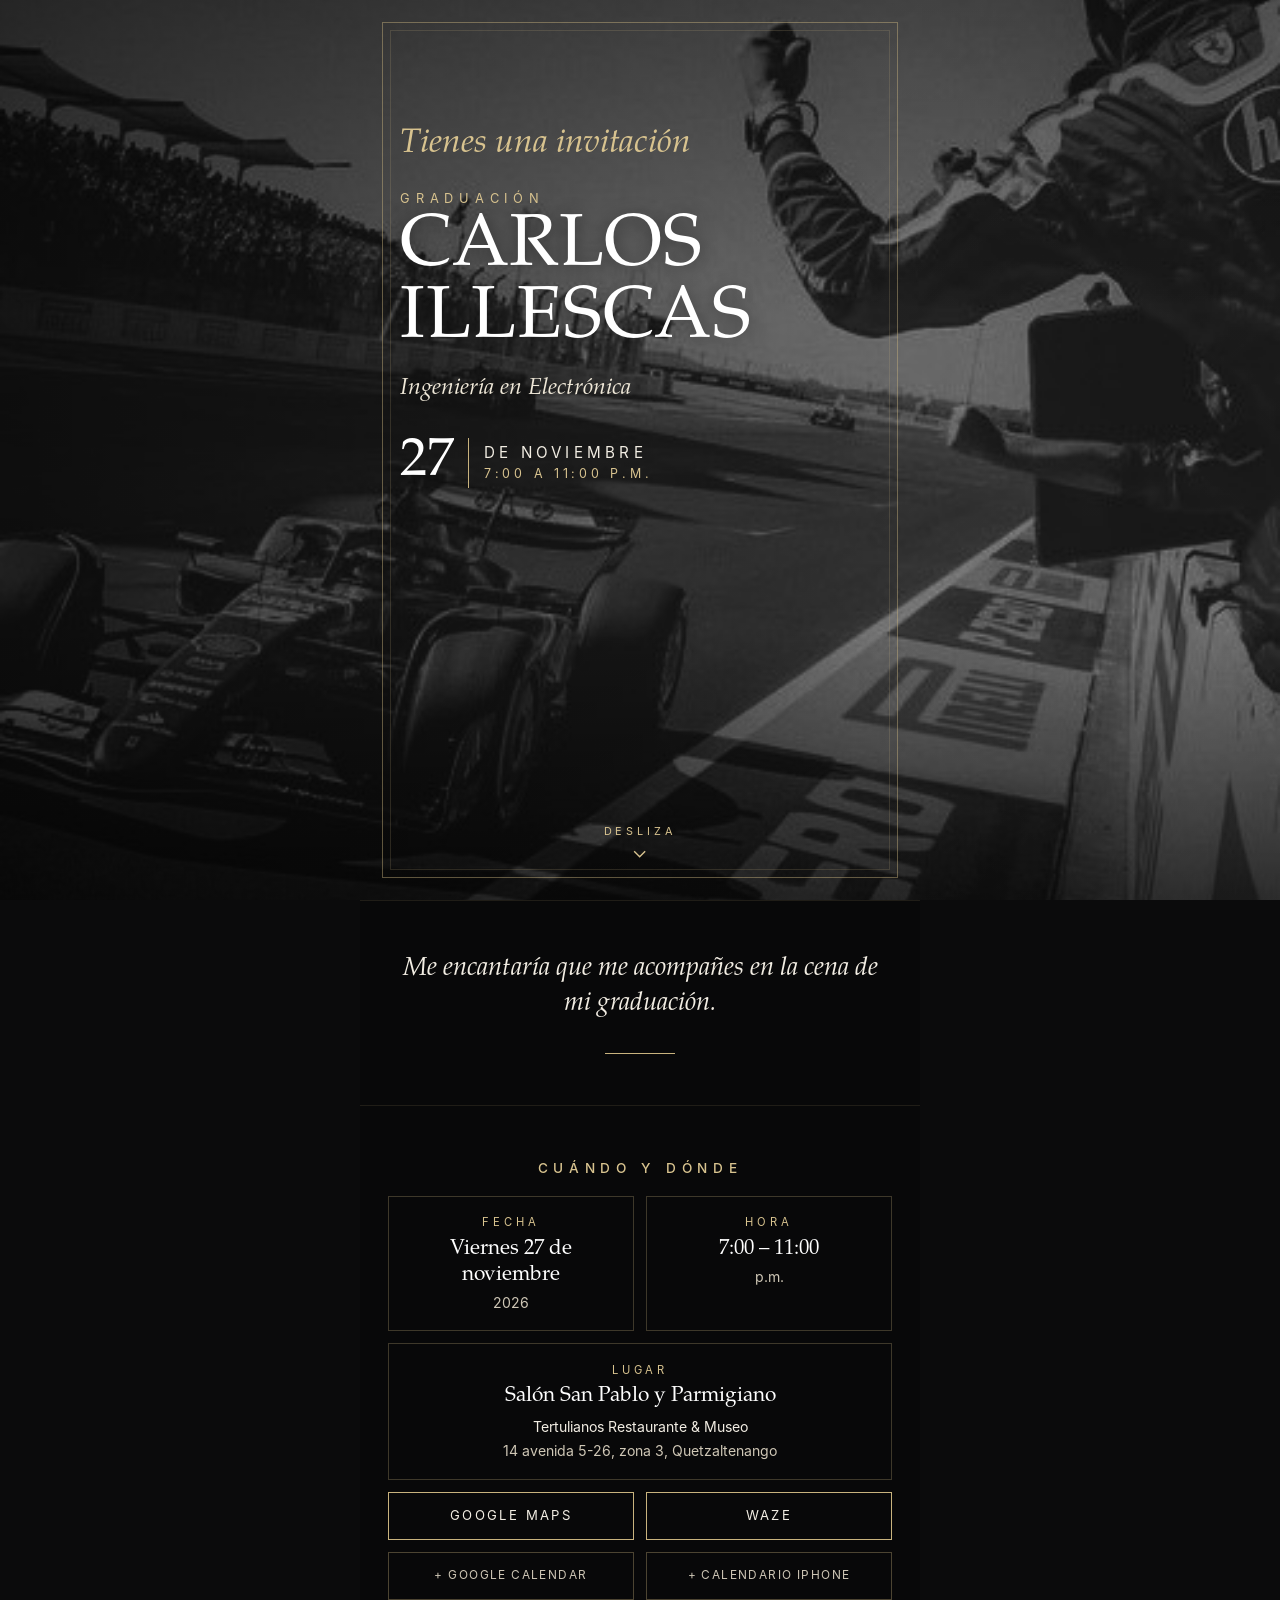
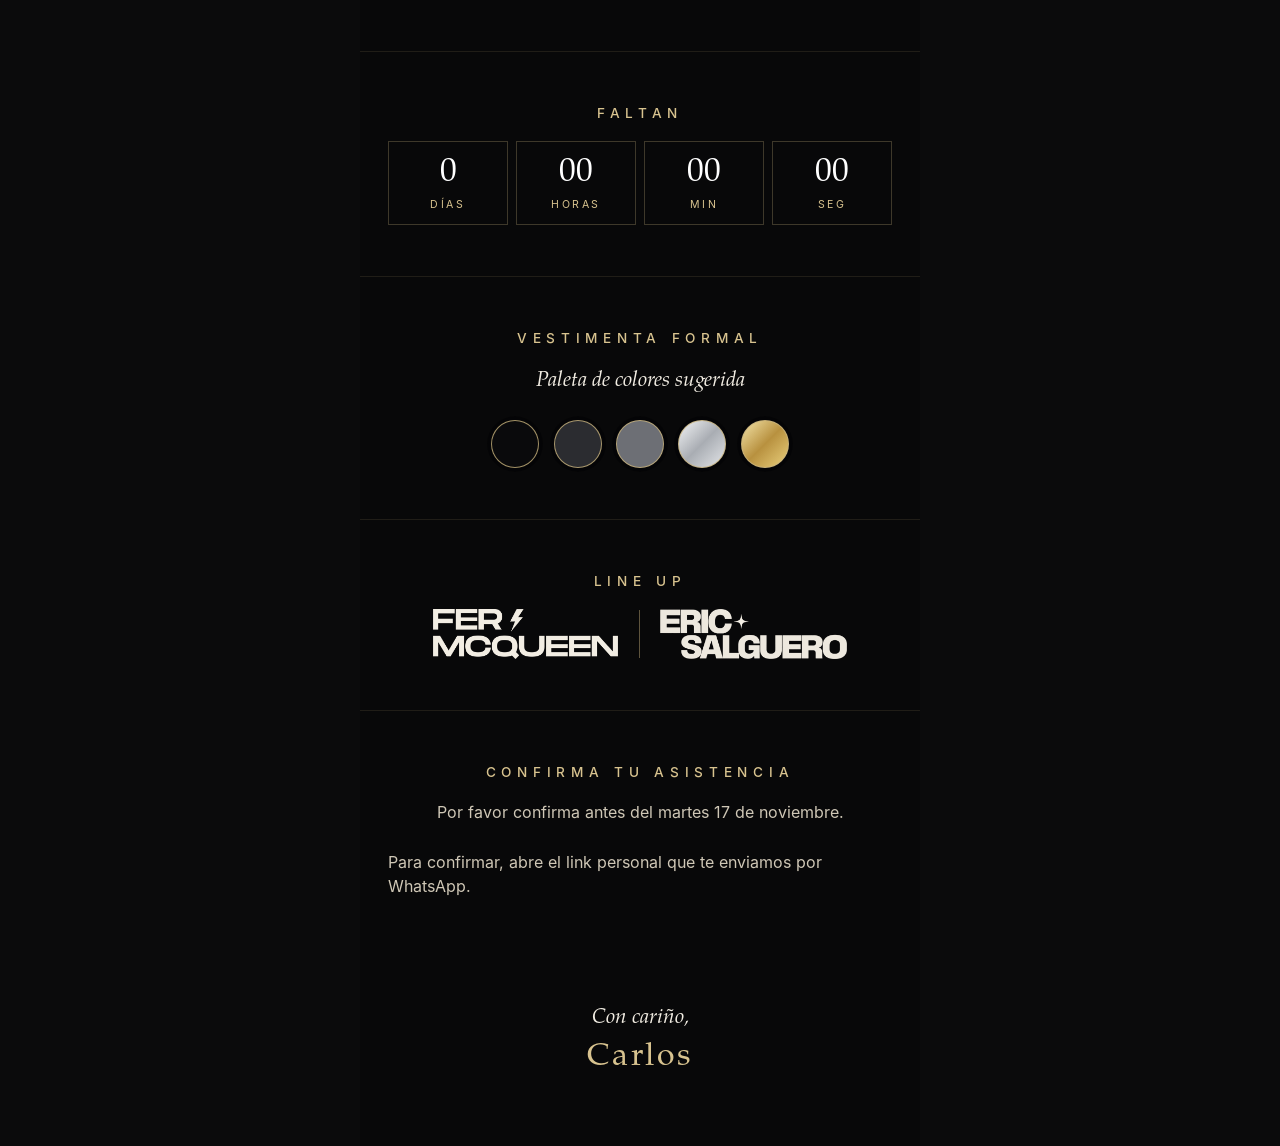
==== commit 04b82c03: "Update index.html" ====
--- a/index.html
+++ b/index.html
@@ -32,7 +32,7 @@
       <p class="carrera">Ingeniería en Electrónica</p>
       <div class="fecha-linea">
         <span class="dia">27</span><span class="barra"></span>
-        <span class="mes">de noviembre<br><small>Cena · 7:00 a 11:00 p.m.</small></span>
+        <span class="mes">de noviembre<br><small>7:00 a 11:00 p.m.</small></span>
       </div>
     </div>
     <a class="bajar" href="#mensaje" aria-label="Ver más">
--- a/styles.css
+++ b/styles.css
@@ -112,13 +112,44 @@
 
 /* versión papás: sin line up */
 html.papas .solo-amigos{display:none}
+.solo-papas{display:none}
+html.papas .solo-papas{display:block}
+.sobre{width:3.2rem;height:auto;color:var(--oro);margin:0 auto 1.2rem;display:block}
+.lugar-rest{color:var(--texto)!important;margin-top:.35rem!important}
+
+/* versión papás: fondo negro liso, portada centrada */
+html.papas .fondo{background:#0b0b0c}
+html.papas .fondo::after{background:radial-gradient(ellipse at 50% 30%,rgba(201,179,126,.07),transparent 60%)}
+html.papas .portada{justify-content:center;text-align:center;padding-top:5rem}
+html.papas .fecha-linea{justify-content:center}
+html.papas .fecha-linea .mes{text-align:left}
+html.papas .portada-txt::before{content:"";display:block;width:64px;height:1px;background:var(--oro);margin:0 auto 2rem}
+html.papas .carrera::after{content:"";display:block;width:64px;height:1px;background:var(--oro);margin:1.8rem auto 0}
+html.papas .bloque{background:transparent;-webkit-backdrop-filter:none;backdrop-filter:none}
+html.papas .pie{background:transparent}
 
 /* entrada suave */
 body.cargando .portada-txt{opacity:0;transform:translateY(10px)}
 .portada-txt{transition:opacity .9s ease,transform .9s ease}
+body.cargando .fondo{opacity:0}
+.fondo{transition:opacity .6s ease}
 
 @media (min-width:600px){
   .marco{inset:22px}
   .portada{padding-left:2.5rem;padding-right:2.5rem}
 }
 @media (prefers-reduced-motion:reduce){.bajar{animation:none}.portada-txt{transition:none}}
+html.papas .fecha-linea small{letter-spacing:.14em;white-space:nowrap}
+html.papas .fecha-linea .mes{letter-spacing:.2em}
+.dato-v.nw{white-space:nowrap}
+html.papas .dato-v.nw{font-size:1.15rem}
+html.papas .fecha-linea{flex-direction:column;gap:.5rem;margin-top:1.4rem}
+html.papas .fecha-linea .barra{display:none}
+html.papas .fecha-linea .mes{text-align:center}
+html.papas .portada{padding-top:3.5rem;padding-bottom:5rem}
+html.papas .saludo{font-size:1.8rem}
+html.papas .portada-txt::before{margin-bottom:1.5rem}
+html.papas .carrera::after{margin-top:1.4rem}
+html.papas .bajar span{display:none}
+html.papas .bajar{bottom:1.4rem}
+html.papas .dato-v{font-size:1.15rem}
